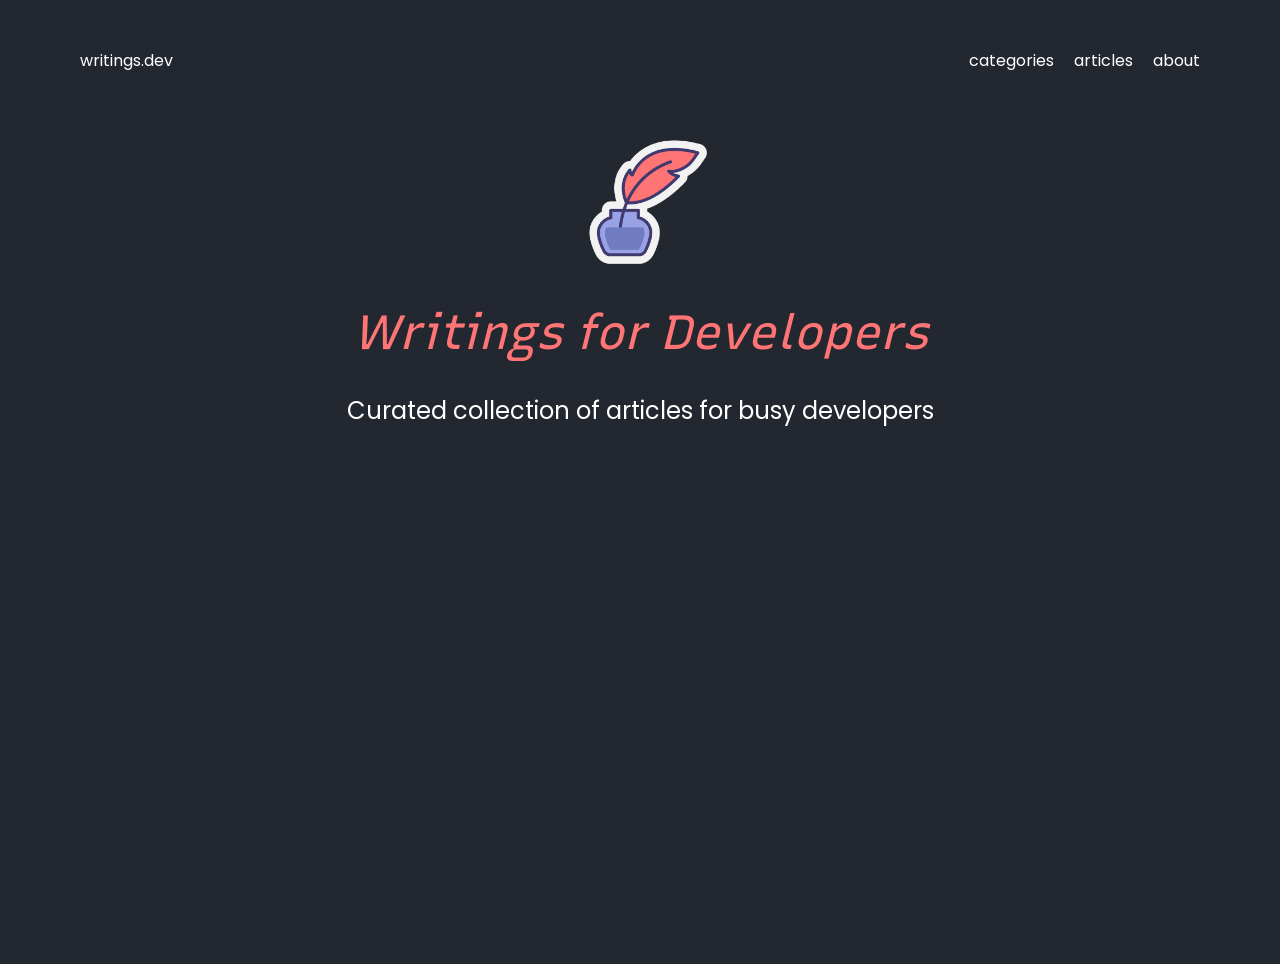
==== HTMLCSS/03PracticaSitioWeb/index.html @ 52466a8a "feat: create initial website  HTML structure and add styles for layout and typography" ====
<!DOCTYPE html>
<html lang="en">
<head>
    <meta charset="UTF-8">
    <meta name="viewport" content="width=device-width, initial-scale=1.0">
    <title>Document</title>
    <link rel="stylesheet" href="styles.css">
    <link rel="preconnect" href="https://fonts.googleapis.com">
    <link rel="preconnect" href="https://fonts.gstatic.com" crossorigin>
    <link href="https://fonts.googleapis.com/css2?family=Recursive:wght@300..1000&display=swap" rel="stylesheet">
    <link href="https://fonts.googleapis.com/css2?family=Poppins:ital,wght@0,100;0,200;0,300;0,400;0,500;0,600;0,700;0,800;0,900;1,100;1,200;1,300;1,400;1,500;1,600;1,700;1,800;1,900&family=Recursive:wght@300..1000&display=swap" rel="stylesheet">
</head>
<body>
    <div class="container">
        <header>
            <div class="header-container">
                <p class="header-text">writings.dev</p>
                <div class="header-labels">
                    <p class="header-text">categories</p>
                    <p class="header-text">articles</p>
                    <p class="header-text">about</p>
                </div>
            </div>
        </header>
        <div class="slogan-container">
            <img class="logo" src="logo.png">
            <h1 class="title">Writings for Developers</h1>
            <h2 class="subtitle">Curated collection of articles for busy developers</h2>
        </div>  
    </div>
</body>
</html>
---- HTMLCSS/03PracticaSitioWeb/styles.css ----
body{
    margin:0px;
    color:#ffffff;
}
.container{
    padding:2rem 5rem;
    background-color: #232830;
    height:100vh;
}
.header-container{
    display:flex;
    flex-direction: row;
    justify-content: space-between;
    flex-wrap: wrap;
}
.header-text{
    font-family: Poppins;
}
.header-labels{
    display:flex;
    flex-direction: row;
    gap:20px
}

.slogan-container{
    text-align: center;
    margin-top: 50px;
}

.title{
    font-family: Recursive;
    font-style: italic;
    color: #FF7575;
    font-weight: 400;
    font-size: clamp(20px, 3rem, 71px);
}
.subtitle{
    font-family: Poppins;
    font-size: 1.5rem;
    font-weight: 400;
}


.logo{
    height:8rem;
    margin-left: 20px;
}
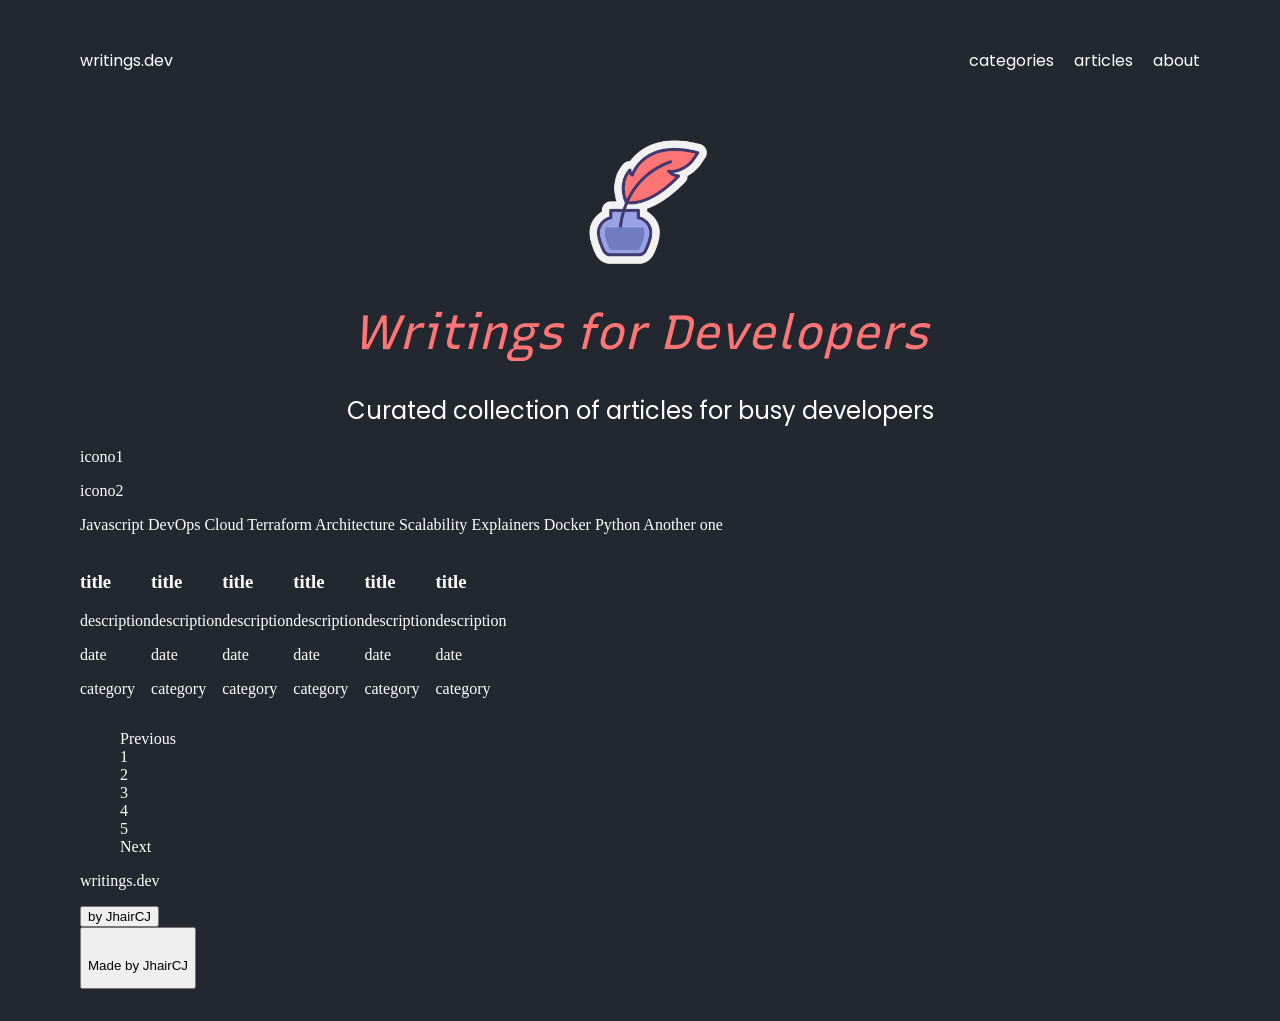
==== commit 1bf76dbf: "feat: create initial 03 website content HTML" ====
--- a/HTMLCSS/03PracticaSitioWeb/index.html
+++ b/HTMLCSS/03PracticaSitioWeb/index.html
@@ -27,6 +27,171 @@
             <h1 class="title">Writings for Developers</h1>
             <h2 class="subtitle">Curated collection of articles for busy developers</h2>
         </div>  
+        <div class="listing-container">
+            <div class="listing-icons">
+                <p>icono1</p>
+                <p>icono2</p>
+            </div>
+            <div class="category-listing">
+                <label class="category-label">
+                    Javascript
+                </label>
+                <label class="category-label">
+                    DevOps
+                </label>
+                <label class="category-label">
+                    Cloud
+                </label>
+                <label class="category-label">
+                    Terraform
+                </label>
+                <label class="category-label">
+                    Architecture
+                </label>
+                <label class="category-label">
+                    Scalability
+                </label>
+                <label class="category-label">
+                    Explainers
+                </label>
+                <label class="category-label">
+                    Docker
+                </label>
+                <label class="category-label">
+                    Python
+                </label>
+                <label class="category-label">
+                    Another one
+                </label>
+            </div>
+        </div>
+        <section class="articles-container">
+            <article class="article">
+                <img>
+                <h3>
+                    title
+                </h3>
+                <p>
+                    description
+                </p>
+                <div class="article-footer">
+                    <p>
+                        date
+                    </p>
+                    <p>
+                        category
+                    </p>
+                </div>
+            </article>
+                        <article class="article">
+                <img>
+                <h3>
+                    title
+                </h3>
+                <p>
+                    description
+                </p>
+                <div class="article-footer">
+                    <p>
+                        date
+                    </p>
+                    <p>
+                        category
+                    </p>
+                </div>
+            </article>
+                        <article class="article">
+                <img>
+                <h3>
+                    title
+                </h3>
+                <p>
+                    description
+                </p>
+                <div class="article-footer">
+                    <p>
+                        date
+                    </p>
+                    <p>
+                        category
+                    </p>
+                </div>
+            </article>
+                        <article class="article">
+                <img>
+                <h3>
+                    title
+                </h3>
+                <p>
+                    description
+                </p>
+                <div class="article-footer">
+                    <p>
+                        date
+                    </p>
+                    <p>
+                        category
+                    </p>
+                </div>
+            </article>
+                        <article class="article">
+                <img>
+                <h3>
+                    title
+                </h3>
+                <p>
+                    description
+                </p>
+                <div class="article-footer">
+                    <p>
+                        date
+                    </p>
+                    <p>
+                        category
+                    </p>
+                </div>
+            </article>
+                        <article class="article">
+                <img>
+                <h3>
+                    title
+                </h3>
+                <p>
+                    description
+                </p>
+                <div class="article-footer">
+                    <p>
+                        date
+                    </p>
+                    <p>
+                        category
+                    </p>
+                </div>
+            </article>
+        </section>
+        <nav class="pagination">
+            <ul class="pagination-list">
+                <li class="pagination-item">Previous</li>
+                <li class="pagination-item">1</li>
+                <li class="pagination-item">2</li>
+                <li class="pagination-item">3</li>
+                <li class="pagination-item">4</li>
+                <li class="pagination-item">5</li>
+                <li class="pagination-item">Next</li>
+            </ul>
+        </nav>
+        <footer class="footer">
+            <div class="promo-footer">
+                <p class="text-footer">writings.dev</p>
+                <button class="promo">by JhairCJ</button>
+            </div>
+            <button class="promo">
+                <img>
+                <p>Made by JhairCJ</p>
+            </button>
+            
+
+        </footer>
     </div>
 </body>
 </html>
--- a/HTMLCSS/03PracticaSitioWeb/styles.css
+++ b/HTMLCSS/03PracticaSitioWeb/styles.css
@@ -5,7 +5,7 @@
 .container{
     padding:2rem 5rem;
     background-color: #232830;
-    height:100vh;
+    min-height: 100vh;
 }
 .header-container{
     display:flex;
@@ -46,3 +46,21 @@
     margin-left: 20px;
 }
 
+
+.articles-container{
+    display: flex;
+    flex-wrap: wrap;
+    flex-direction: row;
+
+}
+
+
+.pagination-list{
+    list-style: none;
+}
+
+
+.footer{
+    background-color: none;
+}
+
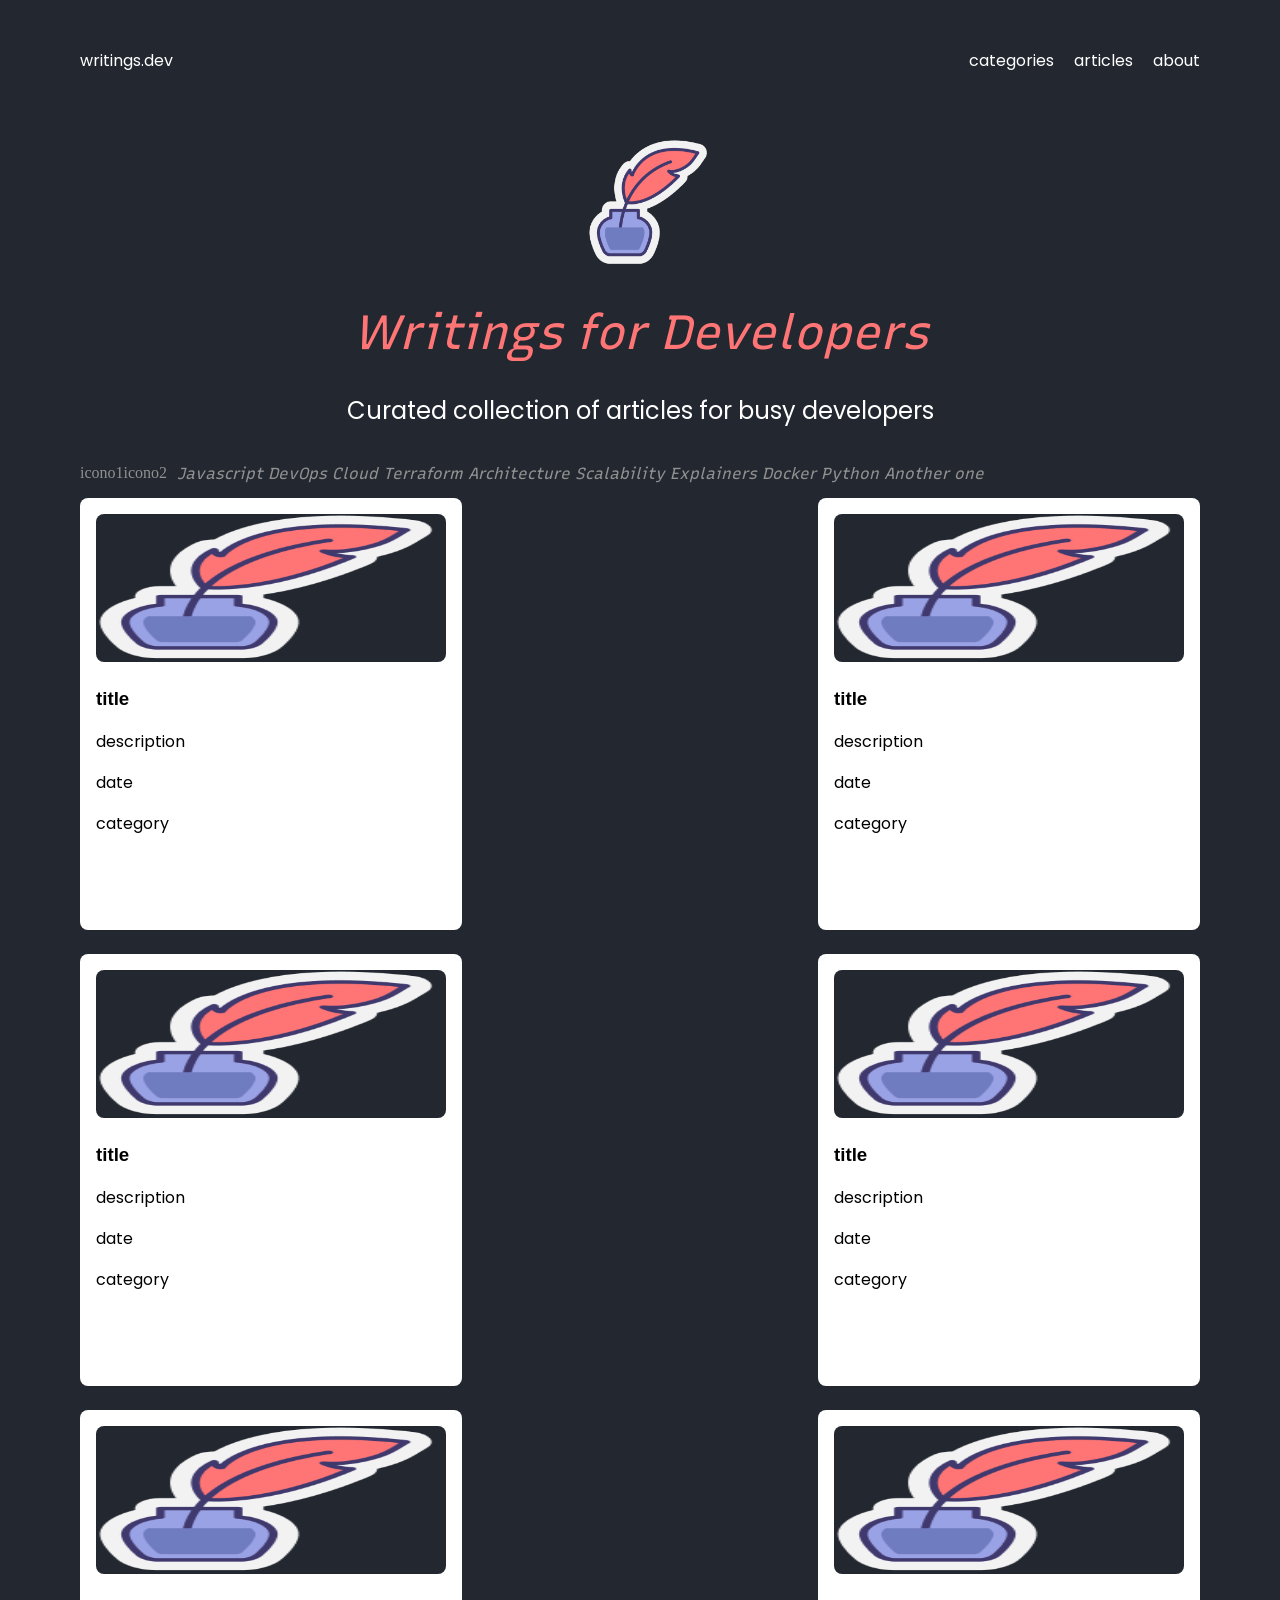
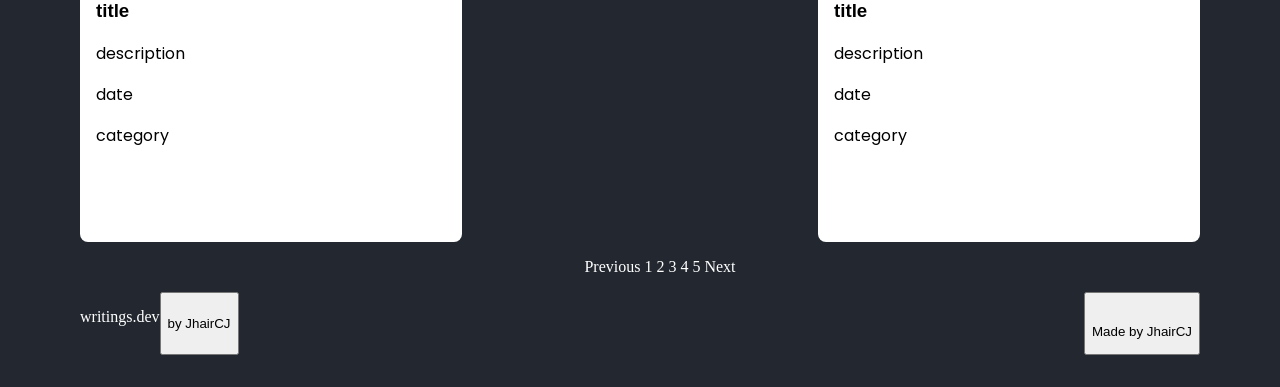
==== commit 38992eb7: "feat: add styles to article cards" ====
--- a/HTMLCSS/03PracticaSitioWeb/index.html
+++ b/HTMLCSS/03PracticaSitioWeb/index.html
@@ -67,11 +67,11 @@
         </div>
         <section class="articles-container">
             <article class="article">
-                <img>
-                <h3>
+                <img src="logo.png" class="article-image">
+                <h3 class="article-title">
                     title
                 </h3>
-                <p>
+                <p class="article-description">
                     description
                 </p>
                 <div class="article-footer">
@@ -84,11 +84,11 @@
                 </div>
             </article>
                         <article class="article">
-                <img>
-                <h3>
+                <img src="logo.png" class="article-image">
+                <h3 class="article-title">
                     title
                 </h3>
-                <p>
+                <p class="article-description">
                     description
                 </p>
                 <div class="article-footer">
@@ -101,11 +101,11 @@
                 </div>
             </article>
                         <article class="article">
-                <img>
-                <h3>
+                <img src="logo.png" class="article-image">
+                <h3 class="article-title">
                     title
                 </h3>
-                <p>
+                <p class="article-description">
                     description
                 </p>
                 <div class="article-footer">
@@ -118,11 +118,11 @@
                 </div>
             </article>
                         <article class="article">
-                <img>
-                <h3>
+                <img src="logo.png" class="article-image">
+                <h3 class="article-title">
                     title
                 </h3>
-                <p>
+                <p class="article-description">
                     description
                 </p>
                 <div class="article-footer">
@@ -135,11 +135,11 @@
                 </div>
             </article>
                         <article class="article">
-                <img>
-                <h3>
+                <img src="logo.png" class="article-image">
+                <h3 class="article-title">
                     title
                 </h3>
-                <p>
+                <p class="article-description">
                     description
                 </p>
                 <div class="article-footer">
@@ -152,11 +152,11 @@
                 </div>
             </article>
                         <article class="article">
-                <img>
-                <h3>
+                <img src="logo.png" class="article-image">
+                <h3 class="article-title">
                     title
                 </h3>
-                <p>
+                <p class="article-description">
                     description
                 </p>
                 <div class="article-footer">
@@ -167,7 +167,6 @@
                         category
                     </p>
                 </div>
-            </article>
         </section>
         <nav class="pagination">
             <ul class="pagination-list">
--- a/HTMLCSS/03PracticaSitioWeb/styles.css
+++ b/HTMLCSS/03PracticaSitioWeb/styles.css
@@ -47,20 +47,70 @@
 }
 
 
+.listing-container{
+    display: flex;
+    flex-direction: row;
+    align-items: center;
+}
+
+.listing-icons{
+    color: #909090;
+    display: flex;
+    flex-direction: row;
+    margin-right: 10px;
+}
+
+.category-label{
+    color: #909090;
+    font-style: italic;
+    font-family: Recursive, sans-serif;
+}
+
 .articles-container{
     display: flex;
     flex-wrap: wrap;
+    gap: 1.5rem;
     flex-direction: row;
+    justify-content: space-between;
+
 
 }
 
+.article{
+    background-color: white;
+    color:black;
+    padding: 1rem;
+    border-radius: 8px;
+    font-family: Poppins, sans-serif;
+    width: 350px;
+    height: 400px;
+}
+
+.article-image{
+    width: 100%;
+    height: 37%;
+    border-radius: 8px;
+    
+}
 
 .pagination-list{
     list-style: none;
+    display: block;
+    text-align: center;
 }
 
+.pagination-item{
+    display: inline-block;
+}
 
 .footer{
     background-color: none;
+    display:flex;
+    flex-direction: row;
+    justify-content: space-between;
+}
+.promo-footer{
+    display:grid;
+    grid-auto-flow: column;
 }
 
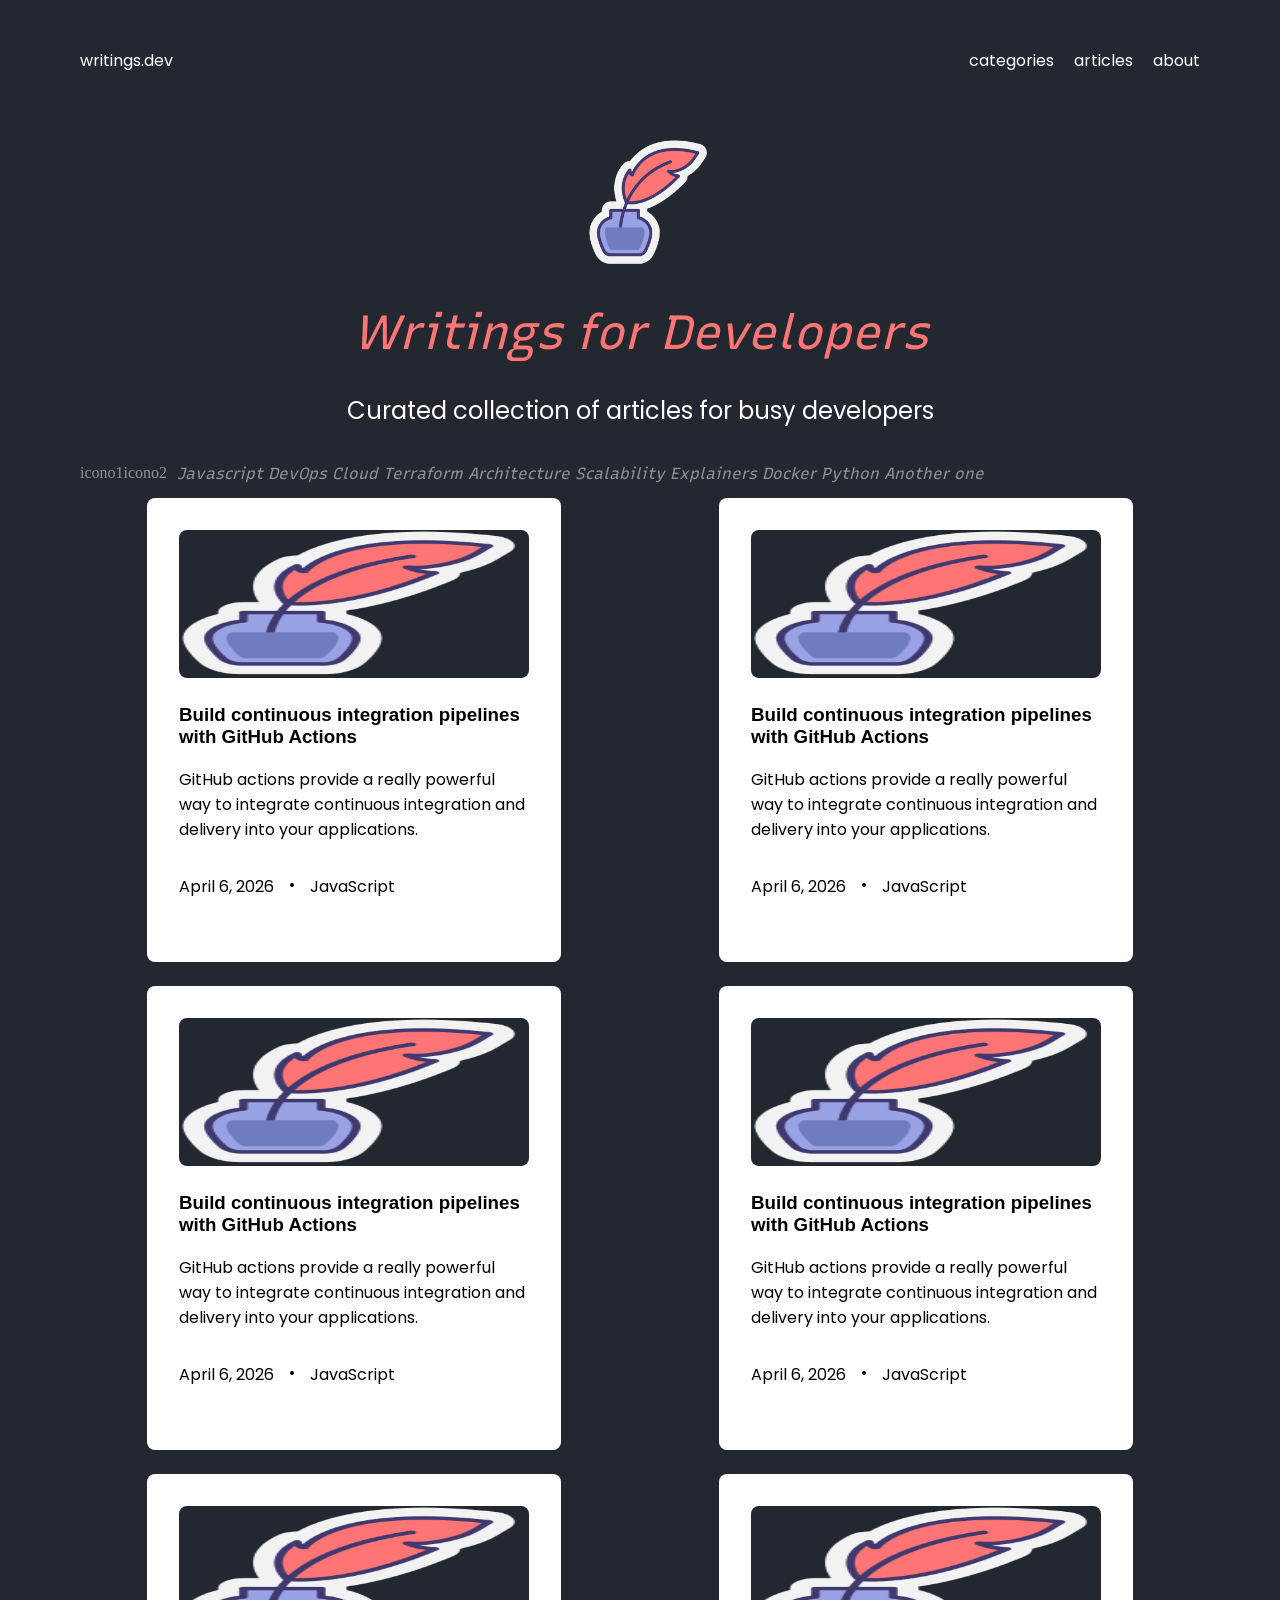
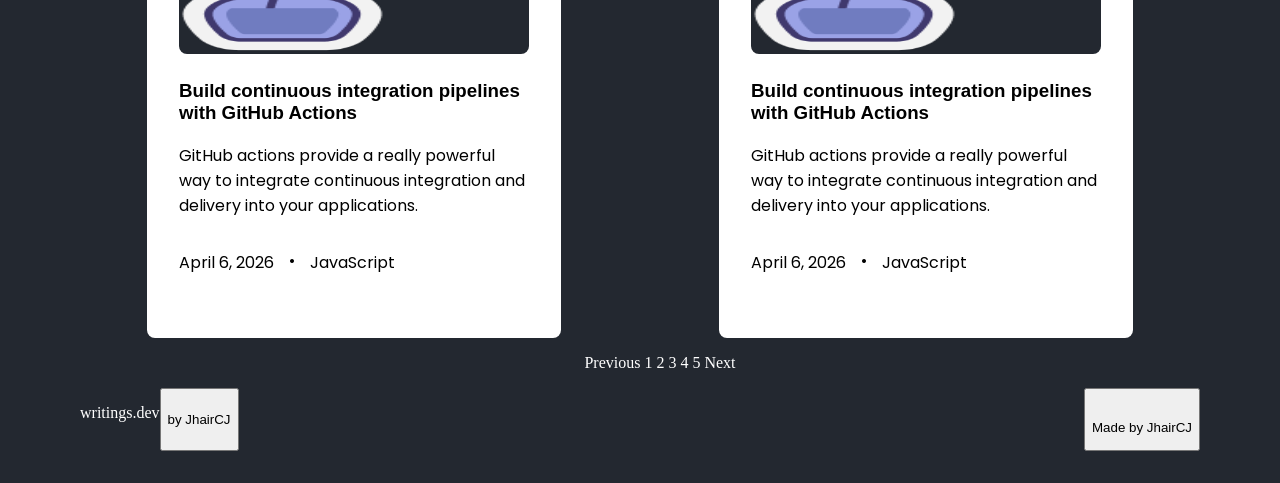
==== commit 699fca8b: "fix: add responsive spacing; feat: add article footer styles" ====
--- a/HTMLCSS/03PracticaSitioWeb/index.html
+++ b/HTMLCSS/03PracticaSitioWeb/index.html
@@ -69,104 +69,111 @@
             <article class="article">
                 <img src="logo.png" class="article-image">
                 <h3 class="article-title">
-                    title
-                </h3>
-                <p class="article-description">
-                    description
-                </p>
-                <div class="article-footer">
-                    <p>
-                        date
-                    </p>
-                    <p>
-                        category
+                    Build continuous integration pipelines with GitHub Actions
+                </h3>
+                <p class="article-description">
+                    GitHub actions provide a really powerful way to integrate continuous integration and delivery into your applications.
+                </p>
+                <div class="article-footer">
+                    <p>
+                        April 6, 2026
+                    </p>
+                    <span class="separation-char">·</span>
+                    <p>
+                        JavaScript
                     </p>
                 </div>
             </article>
-                        <article class="article">
-                <img src="logo.png" class="article-image">
-                <h3 class="article-title">
-                    title
-                </h3>
-                <p class="article-description">
-                    description
-                </p>
-                <div class="article-footer">
-                    <p>
-                        date
-                    </p>
-                    <p>
-                        category
+            <article class="article">
+                <img src="logo.png" class="article-image">
+                <h3 class="article-title">
+                    Build continuous integration pipelines with GitHub Actions
+                </h3>
+                <p class="article-description">
+                    GitHub actions provide a really powerful way to integrate continuous integration and delivery into your applications.
+                </p>
+                <div class="article-footer">
+                    <p>
+                        April 6, 2026
+                    </p>
+                    <span class="separation-char">·</span>
+                    <p>
+                        JavaScript
+                    </p>
+                </div>
+            </article>            
+            <article class="article">
+                <img src="logo.png" class="article-image">
+                <h3 class="article-title">
+                    Build continuous integration pipelines with GitHub Actions
+                </h3>
+                <p class="article-description">
+                    GitHub actions provide a really powerful way to integrate continuous integration and delivery into your applications.
+                </p>
+                <div class="article-footer">
+                    <p>
+                        April 6, 2026
+                    </p>
+                    <span class="separation-char">·</span>
+                    <p>
+                        JavaScript
+                    </p>
+                </div>
+            </article>            
+            <article class="article">
+                <img src="logo.png" class="article-image">
+                <h3 class="article-title">
+                    Build continuous integration pipelines with GitHub Actions
+                </h3>
+                <p class="article-description">
+                    GitHub actions provide a really powerful way to integrate continuous integration and delivery into your applications.
+                </p>
+                <div class="article-footer">
+                    <p>
+                        April 6, 2026
+                    </p>
+                    <span class="separation-char">·</span>
+                    <p>
+                        JavaScript
+                    </p>
+                </div>
+            </article>            
+            <article class="article">
+                <img src="logo.png" class="article-image">
+                <h3 class="article-title">
+                    Build continuous integration pipelines with GitHub Actions
+                </h3>
+                <p class="article-description">
+                    GitHub actions provide a really powerful way to integrate continuous integration and delivery into your applications.
+                </p>
+                <div class="article-footer">
+                    <p>
+                        April 6, 2026
+                    </p>
+                    <span class="separation-char">·</span>
+                    <p>
+                        JavaScript
+                    </p>
+                </div>
+            </article>            
+            <article class="article">
+                <img src="logo.png" class="article-image">
+                <h3 class="article-title">
+                    Build continuous integration pipelines with GitHub Actions
+                </h3>
+                <p class="article-description">
+                    GitHub actions provide a really powerful way to integrate continuous integration and delivery into your applications.
+                </p>
+                <div class="article-footer">
+                    <p>
+                        April 6, 2026
+                    </p>
+                    <span class="separation-char">·</span>
+                    <p>
+                        JavaScript
                     </p>
                 </div>
             </article>
-                        <article class="article">
-                <img src="logo.png" class="article-image">
-                <h3 class="article-title">
-                    title
-                </h3>
-                <p class="article-description">
-                    description
-                </p>
-                <div class="article-footer">
-                    <p>
-                        date
-                    </p>
-                    <p>
-                        category
-                    </p>
-                </div>
-            </article>
-                        <article class="article">
-                <img src="logo.png" class="article-image">
-                <h3 class="article-title">
-                    title
-                </h3>
-                <p class="article-description">
-                    description
-                </p>
-                <div class="article-footer">
-                    <p>
-                        date
-                    </p>
-                    <p>
-                        category
-                    </p>
-                </div>
-            </article>
-                        <article class="article">
-                <img src="logo.png" class="article-image">
-                <h3 class="article-title">
-                    title
-                </h3>
-                <p class="article-description">
-                    description
-                </p>
-                <div class="article-footer">
-                    <p>
-                        date
-                    </p>
-                    <p>
-                        category
-                    </p>
-                </div>
-            </article>
-                        <article class="article">
-                <img src="logo.png" class="article-image">
-                <h3 class="article-title">
-                    title
-                </h3>
-                <p class="article-description">
-                    description
-                </p>
-                <div class="article-footer">
-                    <p>
-                        date
-                    </p>
-                    <p>
-                        category
-                    </p>
-                </div>
         </section>
         <nav class="pagination">
             <ul class="pagination-list">
--- a/HTMLCSS/03PracticaSitioWeb/styles.css
+++ b/HTMLCSS/03PracticaSitioWeb/styles.css
@@ -72,14 +72,15 @@
     gap: 1.5rem;
     flex-direction: row;
     justify-content: space-between;
-
+    
 
 }
 
 .article{
+    margin:auto;
     background-color: white;
     color:black;
-    padding: 1rem;
+    padding: 2rem;
     border-radius: 8px;
     font-family: Poppins, sans-serif;
     width: 350px;
@@ -91,6 +92,17 @@
     height: 37%;
     border-radius: 8px;
     
+}
+
+.article-footer{
+    display: flex;
+    justify-content: left;
+    align-items: center;
+}
+
+.separation-char{
+    margin: 0 15px;
+    font-size: 30px;
 }
 
 .pagination-list{
